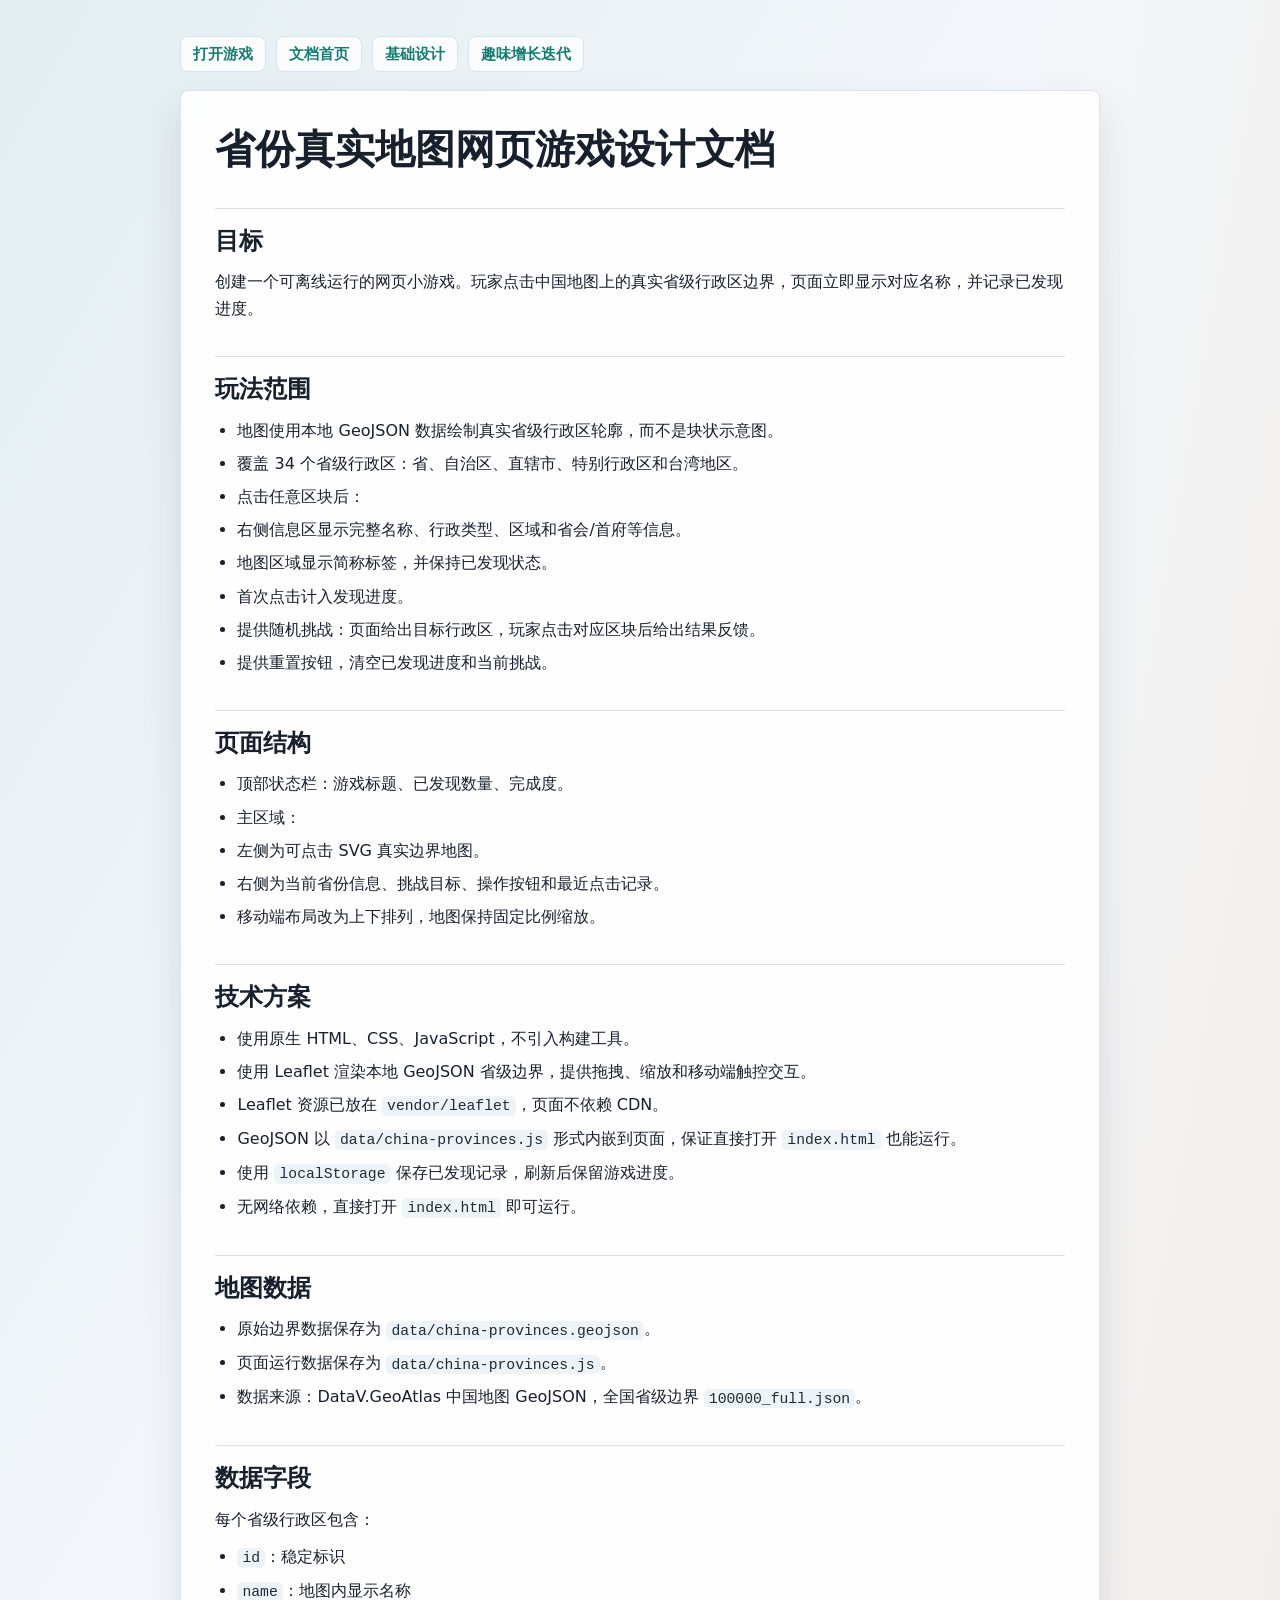
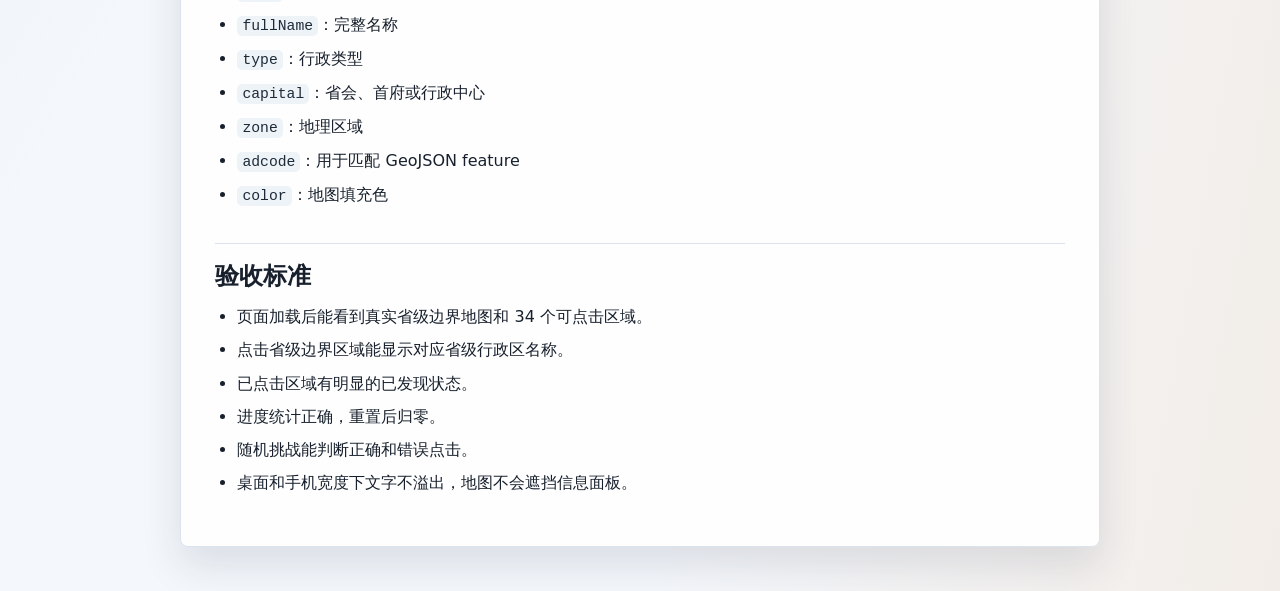
==== docs/design.html @ 69c34597 "Convert product docs to HTML" ====
<!doctype html>
<html lang="zh-CN">
  <head>
    <meta charset="UTF-8" />
    <meta name="viewport" content="width=device-width, initial-scale=1.0" />
    <title>省份真实地图网页游戏设计文档</title>
    <link rel="stylesheet" href="doc-style.css" />
  </head>
  <body>
    <main class="doc-shell">
      <nav class="doc-nav" aria-label="文档导航">
        <a href="../index.html">打开游戏</a>
        <a href="index.html">文档首页</a>
        <a href="design.html">基础设计</a>
        <a href="fun-growth-iteration.html">趣味增长迭代</a>
      </nav>
      <article class="doc-card">
        <h1>省份真实地图网页游戏设计文档</h1>
        <h2>目标</h2>
        <p>创建一个可离线运行的网页小游戏。玩家点击中国地图上的真实省级行政区边界，页面立即显示对应名称，并记录已发现进度。</p>
        <h2>玩法范围</h2>
        <ul>
        <li>地图使用本地 GeoJSON 数据绘制真实省级行政区轮廓，而不是块状示意图。</li>
        <li>覆盖 34 个省级行政区：省、自治区、直辖市、特别行政区和台湾地区。</li>
        <li>点击任意区块后：</li>
        <li>右侧信息区显示完整名称、行政类型、区域和省会/首府等信息。</li>
        <li>地图区域显示简称标签，并保持已发现状态。</li>
        <li>首次点击计入发现进度。</li>
        <li>提供随机挑战：页面给出目标行政区，玩家点击对应区块后给出结果反馈。</li>
        <li>提供重置按钮，清空已发现进度和当前挑战。</li>
        </ul>
        <h2>页面结构</h2>
        <ul>
        <li>顶部状态栏：游戏标题、已发现数量、完成度。</li>
        <li>主区域：</li>
        <li>左侧为可点击 SVG 真实边界地图。</li>
        <li>右侧为当前省份信息、挑战目标、操作按钮和最近点击记录。</li>
        <li>移动端布局改为上下排列，地图保持固定比例缩放。</li>
        </ul>
        <h2>技术方案</h2>
        <ul>
        <li>使用原生 HTML、CSS、JavaScript，不引入构建工具。</li>
        <li>使用 Leaflet 渲染本地 GeoJSON 省级边界，提供拖拽、缩放和移动端触控交互。</li>
        <li>Leaflet 资源已放在 <code>vendor/leaflet</code>，页面不依赖 CDN。</li>
        <li>GeoJSON 以 <code>data/china-provinces.js</code> 形式内嵌到页面，保证直接打开 <code>index.html</code> 也能运行。</li>
        <li>使用 <code>localStorage</code> 保存已发现记录，刷新后保留游戏进度。</li>
        <li>无网络依赖，直接打开 <code>index.html</code> 即可运行。</li>
        </ul>
        <h2>地图数据</h2>
        <ul>
        <li>原始边界数据保存为 <code>data/china-provinces.geojson</code>。</li>
        <li>页面运行数据保存为 <code>data/china-provinces.js</code>。</li>
        <li>数据来源：DataV.GeoAtlas 中国地图 GeoJSON，全国省级边界 <code>100000_full.json</code>。</li>
        </ul>
        <h2>数据字段</h2>
        <p>每个省级行政区包含：</p>
        <ul>
        <li><code>id</code>：稳定标识</li>
        <li><code>name</code>：地图内显示名称</li>
        <li><code>fullName</code>：完整名称</li>
        <li><code>type</code>：行政类型</li>
        <li><code>capital</code>：省会、首府或行政中心</li>
        <li><code>zone</code>：地理区域</li>
        <li><code>adcode</code>：用于匹配 GeoJSON feature</li>
        <li><code>color</code>：地图填充色</li>
        </ul>
        <h2>验收标准</h2>
        <ul>
        <li>页面加载后能看到真实省级边界地图和 34 个可点击区域。</li>
        <li>点击省级边界区域能显示对应省级行政区名称。</li>
        <li>已点击区域有明显的已发现状态。</li>
        <li>进度统计正确，重置后归零。</li>
        <li>随机挑战能判断正确和错误点击。</li>
        <li>桌面和手机宽度下文字不溢出，地图不会遮挡信息面板。</li>
        </ul>
      </article>
    </main>
  </body>
</html>
---- docs/doc-style.css ----
:root {
  color-scheme: light;
  --bg: #f4f7fb;
  --paper: #ffffff;
  --ink: #17202c;
  --muted: #627086;
  --line: #dbe3ef;
  --accent: #137c72;
  --accent-soft: #e4f4f1;
}

* {
  box-sizing: border-box;
}

body {
  margin: 0;
  background:
    linear-gradient(120deg, rgba(19, 124, 114, 0.08), transparent 42%),
    linear-gradient(280deg, rgba(217, 119, 6, 0.08), transparent 38%),
    var(--bg);
  color: var(--ink);
  font-family:
    Inter, ui-sans-serif, system-ui, -apple-system, BlinkMacSystemFont, "Segoe UI",
    "PingFang SC", "Microsoft YaHei", sans-serif;
  line-height: 1.7;
}

.doc-shell {
  width: min(920px, calc(100% - 32px));
  margin: 0 auto;
  padding: 36px 0 56px;
}

.doc-nav {
  display: flex;
  flex-wrap: wrap;
  gap: 10px;
  margin-bottom: 18px;
}

.doc-nav a {
  display: inline-flex;
  align-items: center;
  min-height: 36px;
  padding: 0 12px;
  border: 1px solid var(--line);
  border-radius: 8px;
  background: rgba(255, 255, 255, 0.8);
  color: var(--accent);
  font-size: 0.92rem;
  font-weight: 800;
  text-decoration: none;
}

.doc-card {
  border: 1px solid var(--line);
  border-radius: 8px;
  background: rgba(255, 255, 255, 0.94);
  box-shadow: 0 18px 40px rgba(31, 43, 62, 0.12);
  padding: 34px;
}

h1,
h2,
h3 {
  line-height: 1.22;
  letter-spacing: 0;
}

h1 {
  margin: 0 0 24px;
  font-size: 2.5rem;
}

h2 {
  margin: 34px 0 12px;
  padding-top: 18px;
  border-top: 1px solid var(--line);
  font-size: 1.5rem;
}

h3 {
  margin: 24px 0 8px;
  font-size: 1.08rem;
}

p {
  margin: 10px 0;
}

ul,
ol {
  margin: 10px 0 16px;
  padding-left: 1.4rem;
}

li {
  margin: 6px 0;
}

blockquote {
  margin: 14px 0;
  padding: 12px 16px;
  border-left: 4px solid var(--accent);
  border-radius: 0 8px 8px 0;
  background: var(--accent-soft);
  color: #153f3b;
  font-weight: 800;
}

code {
  padding: 0.12em 0.34em;
  border-radius: 5px;
  background: #eef3f8;
  color: #1d2a38;
  font-family: ui-monospace, SFMono-Regular, Menlo, Monaco, Consolas, monospace;
  font-size: 0.92em;
}

a {
  color: var(--accent);
  font-weight: 700;
}

.doc-list {
  display: grid;
  gap: 12px;
  margin: 22px 0 0;
  padding: 0;
  list-style: none;
}

.doc-list a {
  display: block;
  padding: 16px;
  border: 1px solid var(--line);
  border-radius: 8px;
  background: #fbfdff;
  color: var(--ink);
  text-decoration: none;
}

.doc-list strong {
  display: block;
  color: var(--accent);
  font-size: 1.05rem;
}

.doc-list span {
  display: block;
  margin-top: 4px;
  color: var(--muted);
}

@media (max-width: 620px) {
  .doc-shell {
    width: min(100% - 20px, 920px);
    padding: 18px 0 32px;
  }

  .doc-card {
    padding: 22px;
  }

  h1 {
    font-size: 2rem;
  }
}
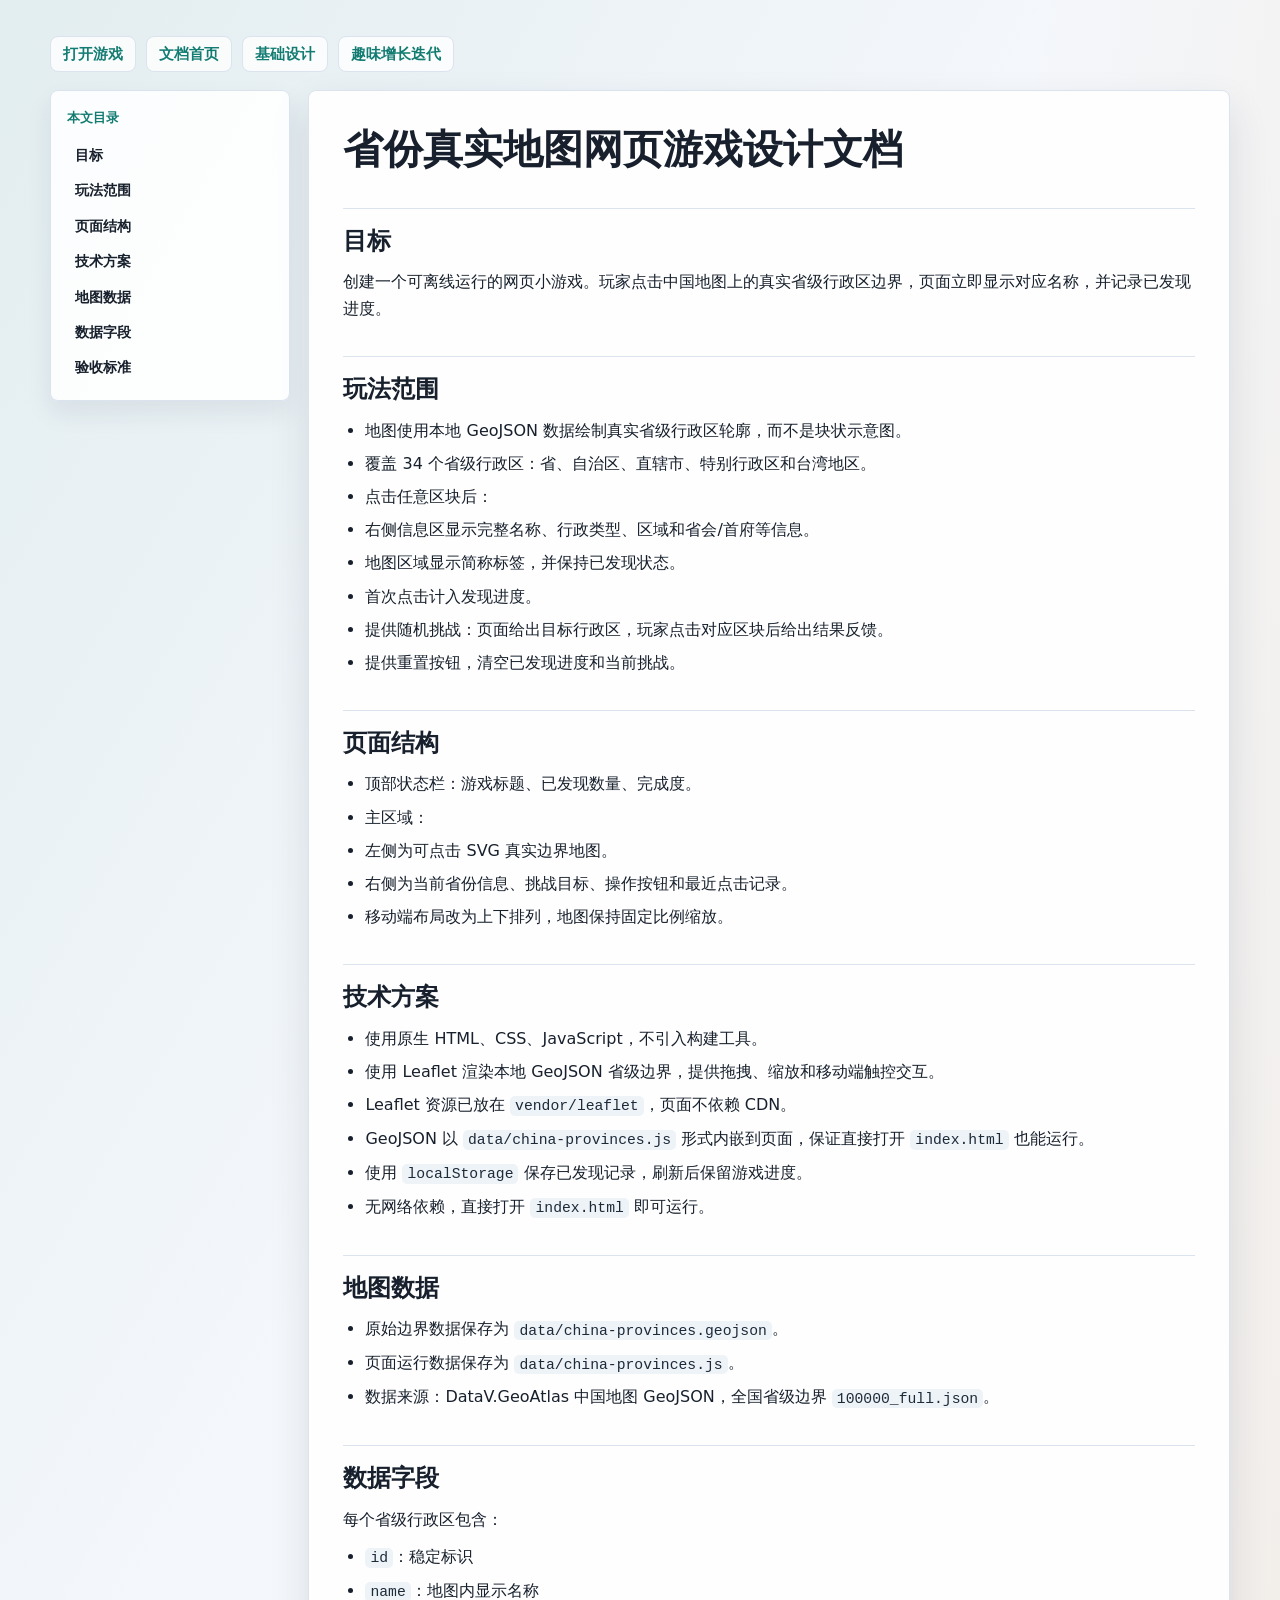
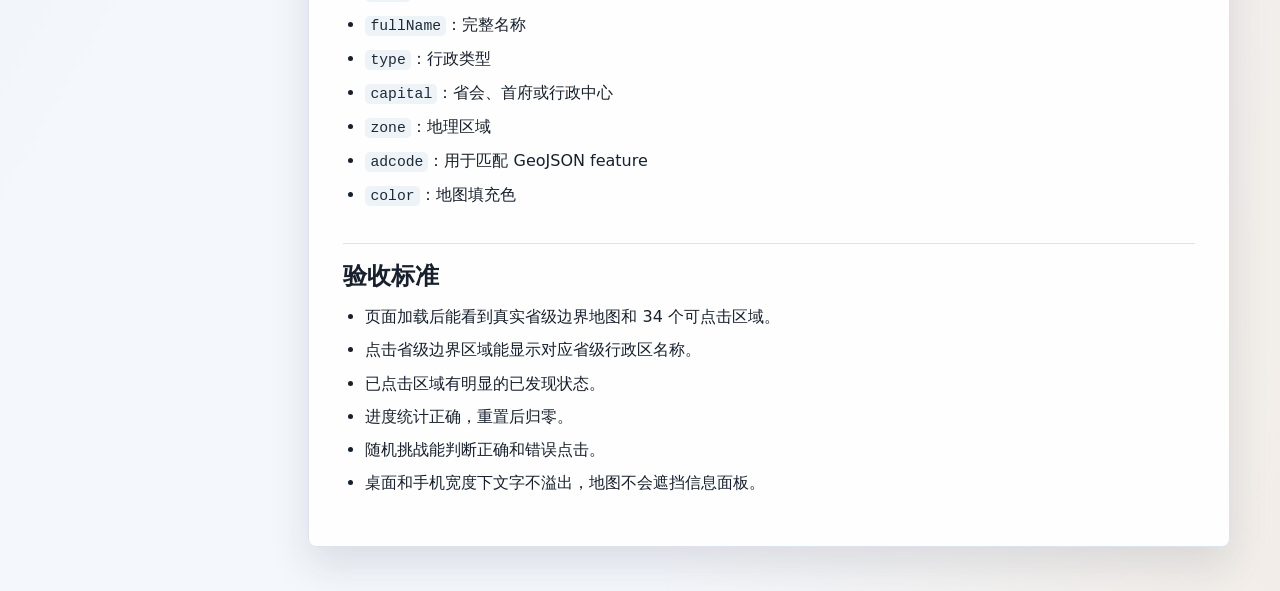
==== commit 1716e894: "Add sidebar table of contents to docs" ====
--- a/docs/design.html
+++ b/docs/design.html
@@ -14,11 +14,24 @@
         <a href="design.html">基础设计</a>
         <a href="fun-growth-iteration.html">趣味增长迭代</a>
       </nav>
-      <article class="doc-card">
+      <div class="doc-layout">
+        <aside class="doc-sidebar" aria-label="本文目录">
+          <p>本文目录</p>
+          <ol>
+          <li><a href="#section-1">目标</a></li>
+          <li><a href="#section-2">玩法范围</a></li>
+          <li><a href="#section-3">页面结构</a></li>
+          <li><a href="#section-4">技术方案</a></li>
+          <li><a href="#section-5">地图数据</a></li>
+          <li><a href="#section-6">数据字段</a></li>
+          <li><a href="#section-7">验收标准</a></li>
+          </ol>
+        </aside>
+        <article class="doc-card">
         <h1>省份真实地图网页游戏设计文档</h1>
-        <h2>目标</h2>
+        <h2 id="section-1">目标</h2>
         <p>创建一个可离线运行的网页小游戏。玩家点击中国地图上的真实省级行政区边界，页面立即显示对应名称，并记录已发现进度。</p>
-        <h2>玩法范围</h2>
+        <h2 id="section-2">玩法范围</h2>
         <ul>
         <li>地图使用本地 GeoJSON 数据绘制真实省级行政区轮廓，而不是块状示意图。</li>
         <li>覆盖 34 个省级行政区：省、自治区、直辖市、特别行政区和台湾地区。</li>
@@ -29,7 +42,7 @@
         <li>提供随机挑战：页面给出目标行政区，玩家点击对应区块后给出结果反馈。</li>
         <li>提供重置按钮，清空已发现进度和当前挑战。</li>
         </ul>
-        <h2>页面结构</h2>
+        <h2 id="section-3">页面结构</h2>
         <ul>
         <li>顶部状态栏：游戏标题、已发现数量、完成度。</li>
         <li>主区域：</li>
@@ -37,7 +50,7 @@
         <li>右侧为当前省份信息、挑战目标、操作按钮和最近点击记录。</li>
         <li>移动端布局改为上下排列，地图保持固定比例缩放。</li>
         </ul>
-        <h2>技术方案</h2>
+        <h2 id="section-4">技术方案</h2>
         <ul>
         <li>使用原生 HTML、CSS、JavaScript，不引入构建工具。</li>
         <li>使用 Leaflet 渲染本地 GeoJSON 省级边界，提供拖拽、缩放和移动端触控交互。</li>
@@ -46,13 +59,13 @@
         <li>使用 <code>localStorage</code> 保存已发现记录，刷新后保留游戏进度。</li>
         <li>无网络依赖，直接打开 <code>index.html</code> 即可运行。</li>
         </ul>
-        <h2>地图数据</h2>
+        <h2 id="section-5">地图数据</h2>
         <ul>
         <li>原始边界数据保存为 <code>data/china-provinces.geojson</code>。</li>
         <li>页面运行数据保存为 <code>data/china-provinces.js</code>。</li>
         <li>数据来源：DataV.GeoAtlas 中国地图 GeoJSON，全国省级边界 <code>100000_full.json</code>。</li>
         </ul>
-        <h2>数据字段</h2>
+        <h2 id="section-6">数据字段</h2>
         <p>每个省级行政区包含：</p>
         <ul>
         <li><code>id</code>：稳定标识</li>
@@ -64,7 +77,7 @@
         <li><code>adcode</code>：用于匹配 GeoJSON feature</li>
         <li><code>color</code>：地图填充色</li>
         </ul>
-        <h2>验收标准</h2>
+        <h2 id="section-7">验收标准</h2>
         <ul>
         <li>页面加载后能看到真实省级边界地图和 34 个可点击区域。</li>
         <li>点击省级边界区域能显示对应省级行政区名称。</li>
@@ -74,6 +87,7 @@
         <li>桌面和手机宽度下文字不溢出，地图不会遮挡信息面板。</li>
         </ul>
       </article>
+      </div>
     </main>
   </body>
 </html>
--- a/docs/doc-style.css
+++ b/docs/doc-style.css
@@ -11,6 +11,11 @@
 
 * {
   box-sizing: border-box;
+}
+
+html {
+  scroll-behavior: smooth;
+  scroll-padding-top: 18px;
 }
 
 body {
@@ -27,7 +32,7 @@
 }
 
 .doc-shell {
-  width: min(920px, calc(100% - 32px));
+  width: min(1180px, calc(100% - 32px));
   margin: 0 auto;
   padding: 36px 0 56px;
 }
@@ -54,11 +59,74 @@
 }
 
 .doc-card {
+  min-width: 0;
   border: 1px solid var(--line);
   border-radius: 8px;
   background: rgba(255, 255, 255, 0.94);
   box-shadow: 0 18px 40px rgba(31, 43, 62, 0.12);
   padding: 34px;
+}
+
+.doc-layout {
+  display: grid;
+  grid-template-columns: 240px minmax(0, 1fr);
+  gap: 18px;
+  align-items: start;
+}
+
+.doc-sidebar {
+  position: sticky;
+  top: 18px;
+  max-height: calc(100vh - 36px);
+  overflow: auto;
+  border: 1px solid var(--line);
+  border-radius: 8px;
+  background: rgba(255, 255, 255, 0.88);
+  box-shadow: 0 12px 26px rgba(31, 43, 62, 0.08);
+  padding: 16px;
+}
+
+.doc-sidebar p {
+  margin: 0 0 10px;
+  color: var(--accent);
+  font-size: 0.84rem;
+  font-weight: 900;
+}
+
+.doc-sidebar ol {
+  display: grid;
+  gap: 4px;
+  margin: 0;
+  padding: 0;
+  list-style: none;
+}
+
+.doc-sidebar li {
+  margin: 0;
+}
+
+.doc-sidebar a {
+  display: block;
+  padding: 6px 8px;
+  border-radius: 6px;
+  color: var(--ink);
+  font-size: 0.9rem;
+  font-weight: 700;
+  line-height: 1.35;
+  text-decoration: none;
+}
+
+.doc-sidebar a:hover,
+.doc-sidebar a:focus-visible {
+  background: var(--accent-soft);
+  color: var(--accent);
+}
+
+.doc-sidebar .is-sub a {
+  padding-left: 18px;
+  color: var(--muted);
+  font-size: 0.84rem;
+  font-weight: 650;
 }
 
 h1,
@@ -153,9 +221,20 @@
   color: var(--muted);
 }
 
+@media (max-width: 900px) {
+  .doc-layout {
+    grid-template-columns: 1fr;
+  }
+
+  .doc-sidebar {
+    position: static;
+    max-height: none;
+  }
+}
+
 @media (max-width: 620px) {
   .doc-shell {
-    width: min(100% - 20px, 920px);
+    width: min(100% - 20px, 1180px);
     padding: 18px 0 32px;
   }
 
